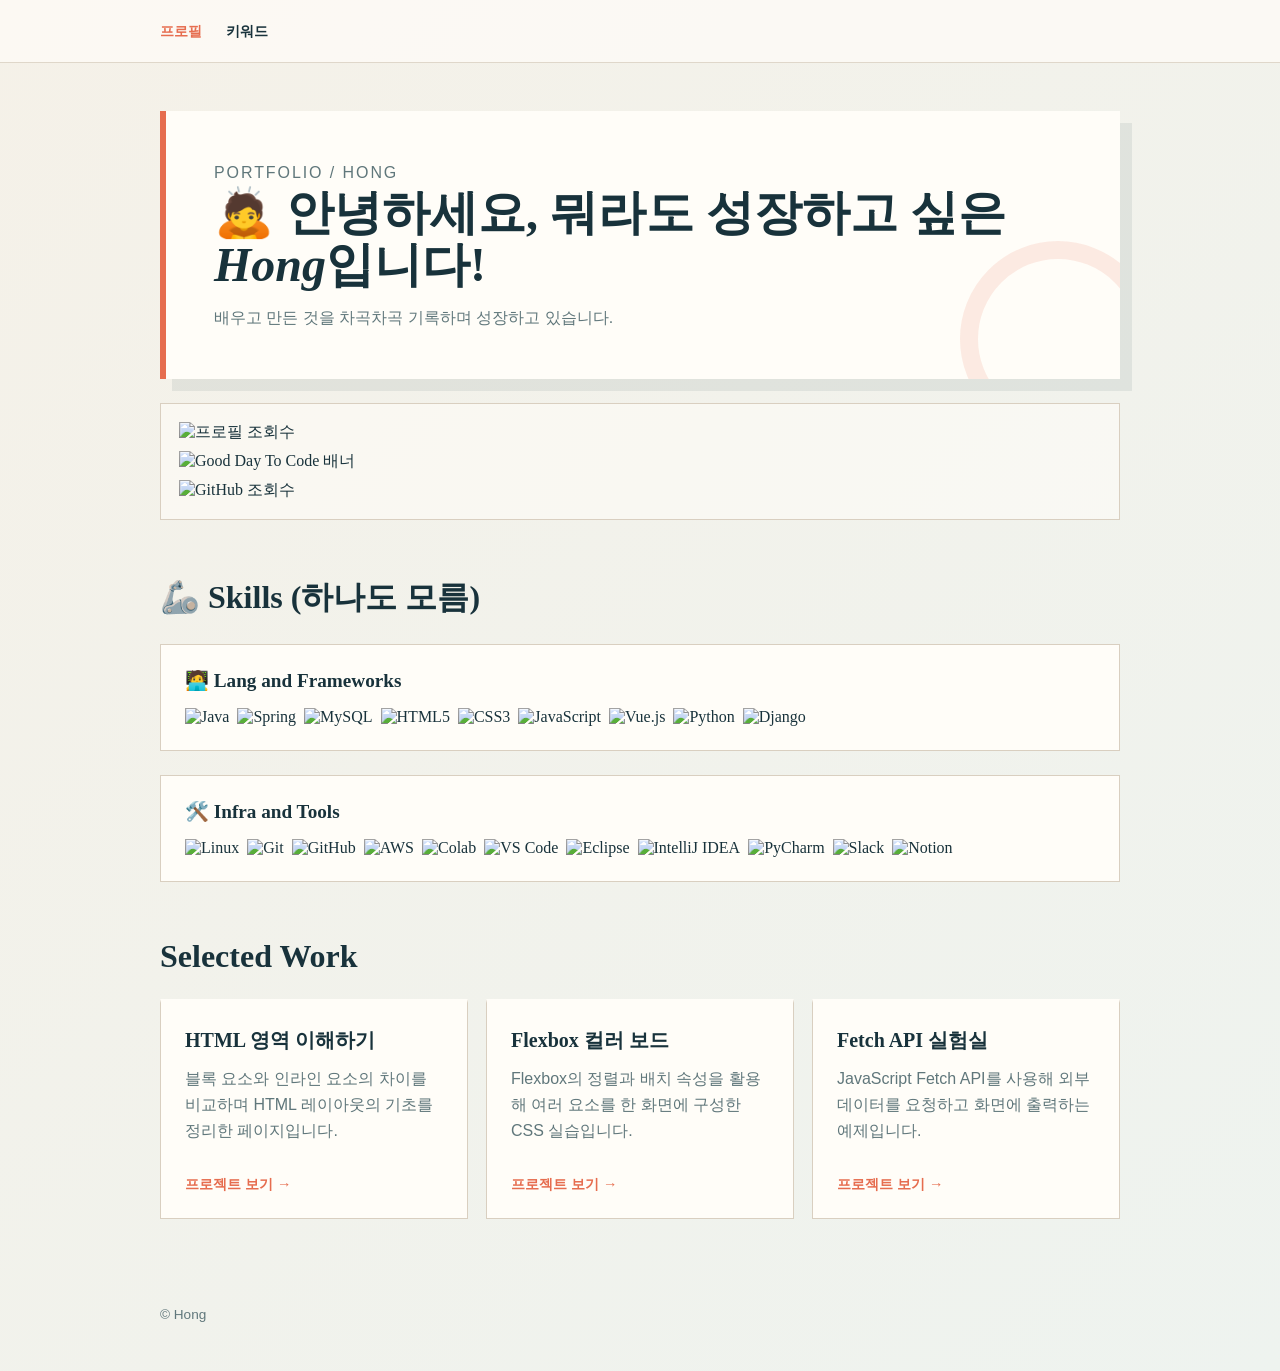
==== 99_mission/index.html @ b74dcd1b "포트폴리오 수정" ====
<!DOCTYPE html>
<html lang="ko">
<head>
  <meta charset="UTF-8">
  <meta name="viewport" content="width=device-width, initial-scale=1.0">
  <title>Hong - Profile</title>
  <style>
    :root {
      --ink: #18323b;
      --muted: #60777b;
      --paper: #f5f1e8;
      --card: #fffdf8;
      --accent: #e66d4f;
      --line: #d9cfc0;
    }

    * {
      box-sizing: border-box;
    }

    .skip-link {
      position: absolute;
      top: -40px;
      left: 16px;
      z-index: 1;
      padding: 8px 12px;
      color: var(--card);
      background: var(--ink);
      font: 700 0.9rem/1 Arial, sans-serif;
    }

    .skip-link:focus {
      top: 16px;
    }

    body {
      margin: 0;
      color: var(--ink);
      background: linear-gradient(135deg, #f5f1e8 0%, #eef3ef 100%);
      font-family: Georgia, "Times New Roman", serif;
    }

    header {
      border-bottom: 1px solid rgba(217, 207, 192, 0.8);
      background: rgba(255, 253, 248, 0.72);
    }

    nav,
    main,
    footer {
      width: min(100% - 32px, 960px);
      margin: 0 auto;
    }

    nav {
      display: flex;
      gap: 24px;
      padding: 24px 0;
      font: 700 0.9rem/1 Arial, sans-serif;
    }

    nav a {
      color: var(--ink);
      text-decoration: none;
    }

    nav a:hover,
    nav a:focus-visible {
      color: var(--accent);
    }

    nav a[aria-current="page"] {
      color: var(--accent);
    }

    nav a:focus-visible {
      outline: 2px solid var(--accent);
      outline-offset: 4px;
    }

    main {
      padding: 48px 0 72px;
    }

    .profile-intro {
      position: relative;
      overflow: hidden;
      padding: 48px;
      border-left: 6px solid var(--accent);
      background: var(--card);
      box-shadow: 12px 12px 0 rgba(24, 50, 59, 0.08);
    }

    .profile-intro::after {
      position: absolute;
      right: -36px;
      bottom: -58px;
      width: 160px;
      height: 160px;
      border: 18px solid rgba(230, 109, 79, 0.13);
      border-radius: 50%;
      content: "";
    }

    h1 {
      margin: 0 0 12px;
      font-size: 3rem;
      line-height: 1.1;
    }

    .profile-intro p {
      margin: 0;
      color: var(--muted);
      font: 1rem/1.7 Arial, sans-serif;
    }

    .eyebrow {
      margin: 0 0 16px;
      color: var(--accent);
      font: 700 0.8rem/1.2 Arial, sans-serif;
      letter-spacing: 0.12em;
      text-transform: uppercase;
    }

    .stats {
      display: flex;
      flex-wrap: wrap;
      gap: 8px;
      margin-top: 24px;
      padding: 18px;
      border: 1px solid var(--line);
      background: rgba(255, 253, 248, 0.58);
    }

    .stats img:nth-child(2) {
      flex: 1 1 100%;
      width: 100%;
    }

    .stats img {
      max-width: 100%;
      height: auto;
    }

    .skills {
      margin-top: 56px;
    }

    .skills > h2 {
      margin: 0 0 24px;
      font-size: 2rem;
    }

    .projects {
      margin-top: 56px;
    }

    .projects > h2 {
      margin: 0 0 24px;
      font-size: 2rem;
    }

    .project-list {
      display: grid;
      grid-template-columns: repeat(3, 1fr);
      gap: 18px;
    }

    .project-card {
      display: flex;
      flex-direction: column;
      min-height: 220px;
      padding: 24px;
      border: 1px solid var(--line);
      border-top: 4px solid transparent;
      background: var(--card);
      transition: transform 180ms ease, border-color 180ms ease, box-shadow 180ms ease;
    }

    .project-card:hover,
    .project-card:focus-within {
      border-top-color: var(--accent);
      box-shadow: 8px 8px 0 rgba(24, 50, 59, 0.08);
      transform: translateY(-4px);
    }

    .project-card h3 {
      margin: 0 0 12px;
      font-size: 1.25rem;
    }

    .project-card p {
      margin: 0;
      color: var(--muted);
      font: 1rem/1.6 Arial, sans-serif;
    }

    .project-card a {
      margin-top: auto;
      padding-top: 24px;
      color: var(--accent);
      font: 700 0.9rem/1.4 Arial, sans-serif;
      text-decoration: none;
    }

    .project-card a:hover,
    .project-card a:focus-visible {
      text-decoration: underline;
    }

    .skill-group {
      margin: 0 0 24px;
      padding: 24px;
      border: 1px solid var(--line);
      background: var(--card);
    }

    .skill-group h3 {
      margin: 0 0 16px;
      font-size: 1.2rem;
    }

    .skill-list {
      display: flex;
      flex-wrap: wrap;
      gap: 8px;
      margin: 0;
      padding: 0;
      list-style: none;
    }

    .skill-list img {
      display: block;
    }

    footer {
      padding: 0 0 32px;
      color: var(--muted);
      font: 0.85rem/1.5 Arial, sans-serif;
    }

    @media (max-width: 600px) {
      h1 {
        font-size: 2.4rem;
      }

      .profile-intro,
      .skill-group {
        padding: 20px;
      }

      .stats {
        padding: 12px;
      }

      .project-list {
        grid-template-columns: 1fr;
      }
    }
  </style>
</head>
<body>
  <a class="skip-link" href="#main-content">본문으로 바로가기</a>
  <header>
    <nav aria-label="주 메뉴">
      <a href="index.html" aria-current="page">프로필</a>
      <a href="keyword.html">키워드</a>
    </nav>
  </header>

  <main id="main-content">
    <section class="profile-intro" aria-labelledby="profile-title">
      <p class="eyebrow">Portfolio / Hong</p>
      <h1 id="profile-title">🙇 안녕하세요, 뭐라도 성장하고 싶은 <em>Hong</em>입니다!</h1>
      <p>배우고 만든 것을 차곡차곡 기록하며 성장하고 있습니다.</p>
    </section>

    <section class="stats" aria-label="프로필 통계 및 배너">
      <img src="https://hits.seeyoufarm.com/api/count/incr/badge.svg?url=https%3A%2F%2Fgithub.com%2FJasonkim1109&amp;edge_flat=false&amp;title=hits" alt="프로필 조회수">
      <img src="https://capsule-render.vercel.app/api?type=waving&amp;height=200&amp;text=Good%20Day%20To%20Code!&amp;fontAlign=40&amp;fontAlignY=40&amp;color=gradient" alt="Good Day To Code 배너">
      <img src="https://hitscounter.dev/api/hit?url=https%3A%2F%2Fgithub.com%2FYeonjiKim0316&amp;label=hits&amp;icon=alarm-fill&amp;color=%23198754&amp;message=&amp;style=flat&amp;tz=UTC" alt="GitHub 조회수">
    </section>

    <section class="skills" aria-labelledby="skills-title">
      <h2 id="skills-title">🦾 Skills (하나도 모름)</h2>

      <section class="skill-group" aria-labelledby="language-title">
        <h3 id="language-title">🧑‍💻 Lang and Frameworks</h3>
        <ul class="skill-list">
          <!-- Oracle의 요청으로 Java 로고가 Simple Icons에서 삭제되었기에 대신 OpenJDK의 로고를 사용 -->
          <li><img src="https://img.shields.io/badge/java-ffffff.svg?&amp;style=for-the-badge&amp;logo=openjdk&amp;logoColor=black" alt="Java"></li>
          <li><img src="https://img.shields.io/badge/spring-6DB33F.svg?&amp;style=for-the-badge&amp;logo=spring&amp;logoColor=white" alt="Spring"></li>
          <li><img src="https://img.shields.io/badge/mysql-4479A1.svg?&amp;style=for-the-badge&amp;logo=mysql&amp;logoColor=white" alt="MySQL"></li>
          <li><img src="https://img.shields.io/badge/html5-E34F26.svg?&amp;style=for-the-badge&amp;logo=html5&amp;logoColor=white" alt="HTML5"></li>
          <li><img src="https://img.shields.io/badge/css3-1572B6.svg?&amp;style=for-the-badge&amp;logo=css3&amp;logoColor=white" alt="CSS3"></li>
          <li><img src="https://img.shields.io/badge/javascript-F7DF1E.svg?&amp;style=for-the-badge&amp;logo=javascript&amp;logoColor=white" alt="JavaScript"></li>
          <li><img src="https://img.shields.io/badge/vue.js-4FC08D.svg?&amp;style=for-the-badge&amp;logo=vuedotjs&amp;logoColor=white" alt="Vue.js"></li>
          <li><img src="https://img.shields.io/badge/python-3776AB.svg?&amp;style=for-the-badge&amp;logo=python&amp;logoColor=white" alt="Python"></li>
          <li><img src="https://img.shields.io/badge/django-092E20.svg?&amp;style=for-the-badge&amp;logo=django&amp;logoColor=white" alt="Django"></li>
        </ul>
      </section>

      <section class="skill-group" aria-labelledby="tools-title">
        <h3 id="tools-title">🛠️ Infra and Tools</h3>
        <ul class="skill-list">
          <li><img src="https://img.shields.io/badge/linux-FCC624.svg?&amp;style=for-the-badge&amp;logo=linux&amp;logoColor=white" alt="Linux"></li>
          <li><img src="https://img.shields.io/badge/git-F05032.svg?&amp;style=for-the-badge&amp;logo=git&amp;logoColor=white" alt="Git"></li>
          <li><img src="https://img.shields.io/badge/github-181717.svg?&amp;style=for-the-badge&amp;logo=github&amp;logoColor=white" alt="GitHub"></li>
          <li><img src="https://img.shields.io/badge/aws-232F3E.svg?&amp;style=for-the-badge&amp;logo=amazonaws&amp;logoColor=white" alt="AWS"></li>
          <li><img src="https://img.shields.io/badge/colab-F9AB00.svg?&amp;style=for-the-badge&amp;logo=googlecolab&amp;logoColor=white" alt="Colab"></li>
          <li><img src="https://img.shields.io/badge/vscode-007ACC.svg?&amp;style=for-the-badge&amp;logo=visualstudiocode&amp;logoColor=white" alt="VS Code"></li>
          <li><img src="https://img.shields.io/badge/eclipse-2C2255.svg?&amp;style=for-the-badge&amp;logo=eclipseide&amp;logoColor=white" alt="Eclipse"></li>
          <li><img src="https://img.shields.io/badge/intellij-000000.svg?&amp;style=for-the-badge&amp;logo=intellijidea&amp;logoColor=white" alt="IntelliJ IDEA"></li>
          <li><img src="https://img.shields.io/badge/pycharm-000000.svg?&amp;style=for-the-badge&amp;logo=pycharm&amp;logoColor=white" alt="PyCharm"></li>
          <li><img src="https://img.shields.io/badge/slack-4A154B.svg?&amp;style=for-the-badge&amp;logo=slack&amp;logoColor=white" alt="Slack"></li>
          <li><img src="https://img.shields.io/badge/notion-000000.svg?&amp;style=for-the-badge&amp;logo=notion&amp;logoColor=white" alt="Notion"></li>
        </ul>
      </section>
    </section>

    <section class="projects" aria-labelledby="projects-title">
      <h2 id="projects-title">Selected Work</h2>
      <section class="project-list" aria-label="작업물 목록">
        <article class="project-card">
          <h3>HTML 영역 이해하기</h3>
          <p>블록 요소와 인라인 요소의 차이를 비교하며 HTML 레이아웃의 기초를 정리한 페이지입니다.</p>
          <a href="../01_html/05_html_layout.html">프로젝트 보기 <span aria-hidden="true">→</span></a>
        </article>

        <article class="project-card">
          <h3>Flexbox 컬러 보드</h3>
          <p>Flexbox의 정렬과 배치 속성을 활용해 여러 요소를 한 화면에 구성한 CSS 실습입니다.</p>
          <a href="../02_css/03_flex.html">프로젝트 보기 <span aria-hidden="true">→</span></a>
        </article>

        <article class="project-card">
          <h3>Fetch API 실험실</h3>
          <p>JavaScript Fetch API를 사용해 외부 데이터를 요청하고 화면에 출력하는 예제입니다.</p>
          <a href="../03_js/exam7-fetch.html">프로젝트 보기 <span aria-hidden="true">→</span></a>
        </article>
      </section>
    </section>
  </main>

  <footer>
    <p>&copy; Hong</p>
  </footer>
</body>
</html>
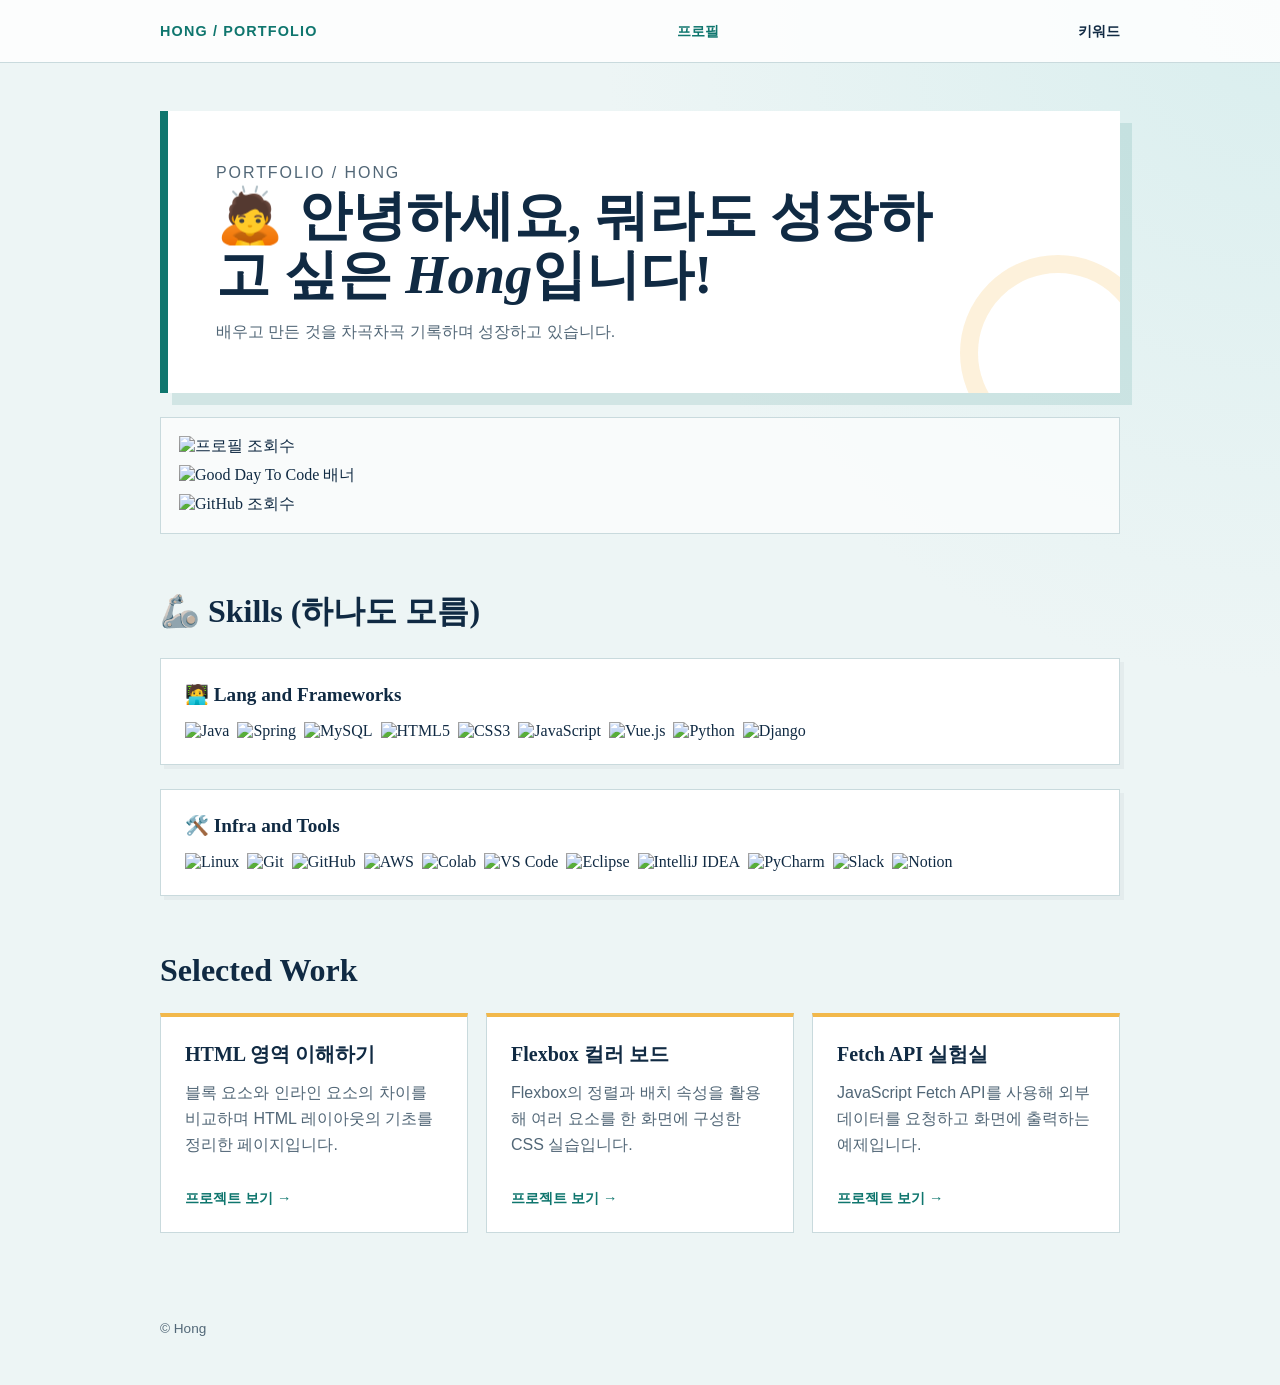
==== commit a48992e1: "포트폴리오 수정" ====
--- a/99_mission/index.html
+++ b/99_mission/index.html
@@ -6,12 +6,13 @@
   <title>Hong - Profile</title>
   <style>
     :root {
-      --ink: #18323b;
-      --muted: #60777b;
-      --paper: #f5f1e8;
-      --card: #fffdf8;
-      --accent: #e66d4f;
-      --line: #d9cfc0;
+      --ink: #102a43;
+      --muted: #526777;
+      --paper: #edf5f5;
+      --card: #ffffff;
+      --accent: #0f766e;
+      --highlight: #f2b84b;
+      --line: #c9dadd;
     }
 
     * {
@@ -36,13 +37,13 @@
     body {
       margin: 0;
       color: var(--ink);
-      background: linear-gradient(135deg, #f5f1e8 0%, #eef3ef 100%);
+      background: radial-gradient(circle at top right, #d9eeee 0, transparent 36%), var(--paper);
       font-family: Georgia, "Times New Roman", serif;
     }
 
     header {
-      border-bottom: 1px solid rgba(217, 207, 192, 0.8);
-      background: rgba(255, 253, 248, 0.72);
+      border-bottom: 1px solid var(--line);
+      background: rgba(255, 255, 255, 0.86);
     }
 
     nav,
@@ -54,9 +55,20 @@
 
     nav {
       display: flex;
-      gap: 24px;
+      align-items: center;
+      justify-content: space-between;
       padding: 24px 0;
       font: 700 0.9rem/1 Arial, sans-serif;
+    }
+
+    nav::before {
+      color: var(--accent);
+      content: "HONG / PORTFOLIO";
+      letter-spacing: 0.08em;
+    }
+
+    nav a {
+      margin-left: 24px;
     }
 
     nav a {
@@ -86,9 +98,9 @@
       position: relative;
       overflow: hidden;
       padding: 48px;
-      border-left: 6px solid var(--accent);
+      border-left: 8px solid var(--accent);
       background: var(--card);
-      box-shadow: 12px 12px 0 rgba(24, 50, 59, 0.08);
+      box-shadow: 12px 12px 0 rgba(15, 118, 110, 0.12);
     }
 
     .profile-intro::after {
@@ -97,14 +109,15 @@
       bottom: -58px;
       width: 160px;
       height: 160px;
-      border: 18px solid rgba(230, 109, 79, 0.13);
+      border: 18px solid rgba(242, 184, 75, 0.2);
       border-radius: 50%;
       content: "";
     }
 
     h1 {
       margin: 0 0 12px;
-      font-size: 3rem;
+      max-width: 760px;
+      font-size: 3.4rem;
       line-height: 1.1;
     }
 
@@ -129,7 +142,7 @@
       margin-top: 24px;
       padding: 18px;
       border: 1px solid var(--line);
-      background: rgba(255, 253, 248, 0.58);
+      background: rgba(255, 255, 255, 0.68);
     }
 
     .stats img:nth-child(2) {
@@ -172,7 +185,7 @@
       min-height: 220px;
       padding: 24px;
       border: 1px solid var(--line);
-      border-top: 4px solid transparent;
+      border-top: 4px solid var(--highlight);
       background: var(--card);
       transition: transform 180ms ease, border-color 180ms ease, box-shadow 180ms ease;
     }
@@ -180,7 +193,7 @@
     .project-card:hover,
     .project-card:focus-within {
       border-top-color: var(--accent);
-      box-shadow: 8px 8px 0 rgba(24, 50, 59, 0.08);
+      box-shadow: 8px 8px 0 rgba(15, 118, 110, 0.12);
       transform: translateY(-4px);
     }
 
@@ -213,6 +226,7 @@
       padding: 24px;
       border: 1px solid var(--line);
       background: var(--card);
+      box-shadow: 4px 4px 0 rgba(16, 42, 67, 0.04);
     }
 
     .skill-group h3 {
@@ -241,7 +255,7 @@
 
     @media (max-width: 600px) {
       h1 {
-        font-size: 2.4rem;
+        font-size: 2.5rem;
       }
 
       .profile-intro,
@@ -255,6 +269,16 @@
 
       .project-list {
         grid-template-columns: 1fr;
+      }
+
+      nav {
+        align-items: flex-start;
+        flex-direction: column;
+        gap: 18px;
+      }
+
+      nav a {
+        margin-left: 0;
       }
     }
   </style>
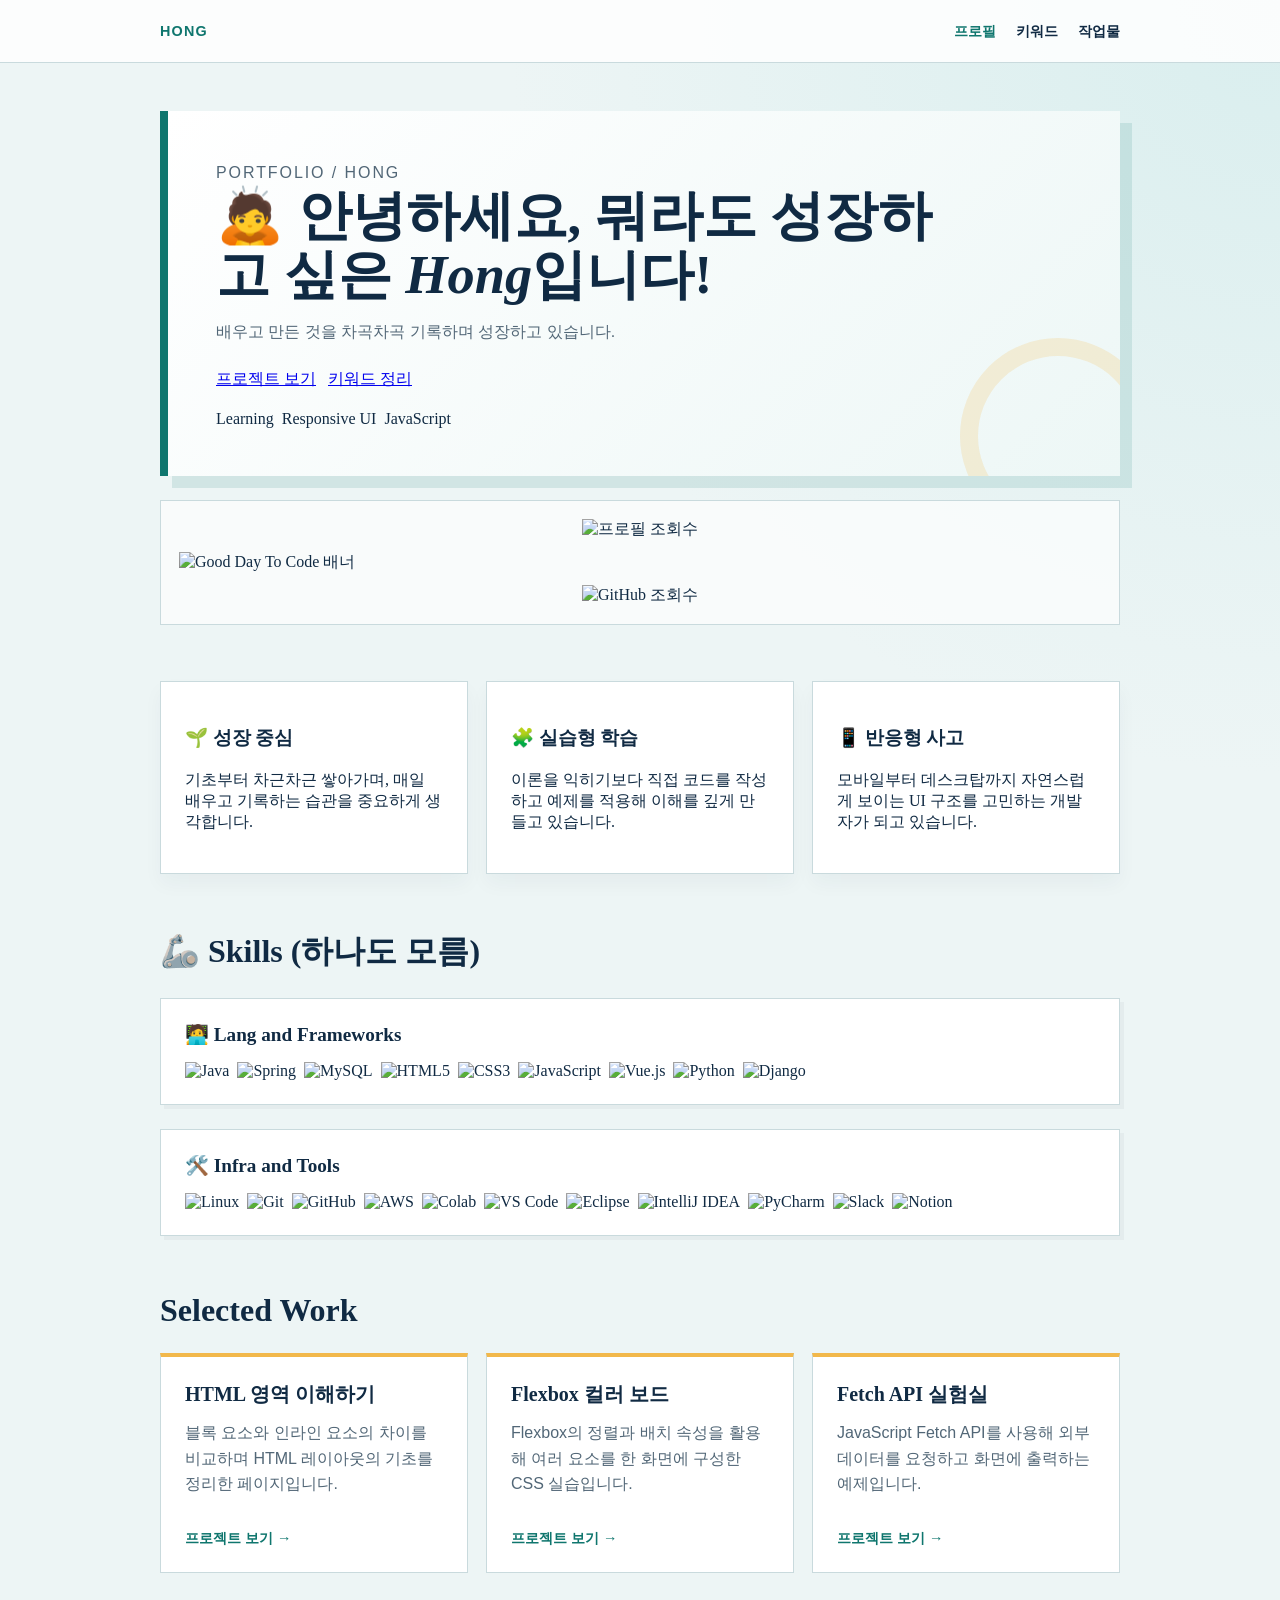
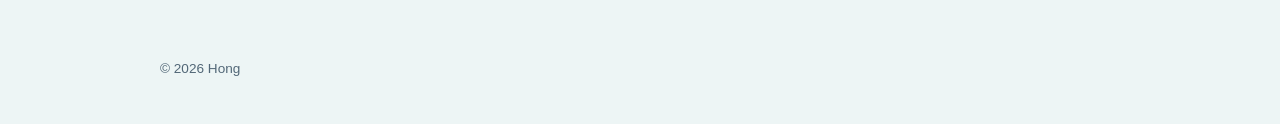
==== commit 4724b3c5: "카드수정" ====
--- a/99_mission/index.html
+++ b/99_mission/index.html
@@ -57,18 +57,37 @@
       display: flex;
       align-items: center;
       justify-content: space-between;
+      gap: 16px;
       padding: 24px 0;
       font: 700 0.9rem/1 Arial, sans-serif;
     }
 
-    nav::before {
+    .brand {
       color: var(--accent);
-      content: "HONG / PORTFOLIO";
+      text-decoration: none;
       letter-spacing: 0.08em;
-    }
-
-    nav a {
-      margin-left: 24px;
+      text-transform: uppercase;
+    }
+
+    .nav-menu {
+      display: flex;
+      align-items: center;
+      justify-content: flex-end;
+      gap: 20px;
+      flex-wrap: wrap;
+    }
+
+    .nav-toggle {
+      display: none;
+      align-items: center;
+      justify-content: center;
+      padding: 8px 12px;
+      border: 1px solid var(--line);
+      border-radius: 8px;
+      background: var(--card);
+      color: var(--ink);
+      font: 700 0.8rem/1 Arial, sans-serif;
+      cursor: pointer;
     }
 
     nav a {
@@ -99,7 +118,7 @@
       overflow: hidden;
       padding: 48px;
       border-left: 8px solid var(--accent);
-      background: var(--card);
+      background: linear-gradient(135deg, #ffffff 0%, #edf7f6 100%);
       box-shadow: 12px 12px 0 rgba(15, 118, 110, 0.12);
     }
 
@@ -114,6 +133,26 @@
       content: "";
     }
 
+    .hero-actions,
+    .status-pills,
+    .nav-menu {
+      display: flex;
+      align-items: center;
+      flex-wrap: wrap;
+    }
+
+    .hero-actions {
+      justify-content: flex-start;
+      gap: 12px;
+      margin-top: 24px;
+    }
+
+    .status-pills {
+      justify-content: flex-start;
+      gap: 8px;
+      margin-top: 20px;
+    }
+
     h1 {
       margin: 0 0 12px;
       max-width: 760px;
@@ -138,7 +177,9 @@
     .stats {
       display: flex;
       flex-wrap: wrap;
-      gap: 8px;
+      justify-content: center;
+      align-items: center;
+      gap: 12px;
       margin-top: 24px;
       padding: 18px;
       border: 1px solid var(--line);
@@ -155,6 +196,22 @@
       height: auto;
     }
 
+    .feature-strip {
+      display: flex;
+      justify-content: space-between;
+      gap: 18px;
+      margin-top: 56px;
+      flex-wrap: wrap;
+    }
+
+    .feature-card {
+      flex: 1 1 220px;
+      padding: 24px;
+      border: 1px solid var(--line);
+      background: var(--card);
+      box-shadow: 0 10px 18px rgba(16, 42, 67, 0.04);
+    }
+
     .skills {
       margin-top: 56px;
     }
@@ -174,13 +231,15 @@
     }
 
     .project-list {
-      display: grid;
-      grid-template-columns: repeat(3, 1fr);
+      display: flex;
+      justify-content: space-between;
       gap: 18px;
+      flex-wrap: wrap;
     }
 
     .project-card {
       display: flex;
+      flex: 1 1 260px;
       flex-direction: column;
       min-height: 220px;
       padding: 24px;
@@ -237,6 +296,8 @@
     .skill-list {
       display: flex;
       flex-wrap: wrap;
+      justify-content: flex-start;
+      align-items: center;
       gap: 8px;
       margin: 0;
       padding: 0;
@@ -253,13 +314,40 @@
       font: 0.85rem/1.5 Arial, sans-serif;
     }
 
+    @media (max-width: 700px) {
+      nav {
+        align-items: flex-start;
+        justify-content: space-between;
+        flex-wrap: wrap;
+      }
+
+      .nav-menu {
+        display: none;
+        width: 100%;
+        flex-direction: column;
+        align-items: flex-start;
+        justify-content: flex-start;
+        gap: 10px;
+        padding-top: 10px;
+      }
+
+      .nav-menu.is-open {
+        display: flex;
+      }
+
+      .nav-toggle {
+        display: inline-flex;
+      }
+    }
+
     @media (max-width: 600px) {
       h1 {
         font-size: 2.5rem;
       }
 
       .profile-intro,
-      .skill-group {
+      .skill-group,
+      .feature-card {
         padding: 20px;
       }
 
@@ -267,18 +355,19 @@
         padding: 12px;
       }
 
+      .hero-actions {
+        flex-direction: column;
+        align-items: stretch;
+      }
+
+      .primary-btn,
+      .secondary-btn {
+        width: 100%;
+      }
+
+      .feature-strip,
       .project-list {
-        grid-template-columns: 1fr;
-      }
-
-      nav {
-        align-items: flex-start;
         flex-direction: column;
-        gap: 18px;
-      }
-
-      nav a {
-        margin-left: 0;
       }
     }
   </style>
@@ -287,8 +376,13 @@
   <a class="skip-link" href="#main-content">본문으로 바로가기</a>
   <header>
     <nav aria-label="주 메뉴">
-      <a href="index.html" aria-current="page">프로필</a>
-      <a href="keyword.html">키워드</a>
+      <a class="brand" href="index.html" aria-current="page">Hong</a>
+      <button class="nav-toggle" type="button" aria-expanded="false" aria-controls="main-menu">Menu</button>
+      <div class="nav-menu" id="main-menu">
+        <a href="index.html" aria-current="page">프로필</a>
+        <a href="keyword.html">키워드</a>
+        <a href="#projects-title">작업물</a>
+      </div>
     </nav>
   </header>
 
@@ -297,6 +391,17 @@
       <p class="eyebrow">Portfolio / Hong</p>
       <h1 id="profile-title">🙇 안녕하세요, 뭐라도 성장하고 싶은 <em>Hong</em>입니다!</h1>
       <p>배우고 만든 것을 차곡차곡 기록하며 성장하고 있습니다.</p>
+
+      <div class="hero-actions">
+        <a class="primary-btn" href="#projects-title">프로젝트 보기</a>
+        <a class="secondary-btn" href="keyword.html">키워드 정리</a>
+      </div>
+
+      <div class="status-pills" aria-label="현재 상태">
+        <span>Learning</span>
+        <span>Responsive UI</span>
+        <span>JavaScript</span>
+      </div>
     </section>
 
     <section class="stats" aria-label="프로필 통계 및 배너">
@@ -305,13 +410,27 @@
       <img src="https://hitscounter.dev/api/hit?url=https%3A%2F%2Fgithub.com%2FYeonjiKim0316&amp;label=hits&amp;icon=alarm-fill&amp;color=%23198754&amp;message=&amp;style=flat&amp;tz=UTC" alt="GitHub 조회수">
     </section>
 
+    <section class="feature-strip" aria-label="특징 소개">
+      <article class="feature-card">
+        <h3>🌱 성장 중심</h3>
+        <p>기초부터 차근차근 쌓아가며, 매일 배우고 기록하는 습관을 중요하게 생각합니다.</p>
+      </article>
+      <article class="feature-card">
+        <h3>🧩 실습형 학습</h3>
+        <p>이론을 익히기보다 직접 코드를 작성하고 예제를 적용해 이해를 깊게 만들고 있습니다.</p>
+      </article>
+      <article class="feature-card">
+        <h3>📱 반응형 사고</h3>
+        <p>모바일부터 데스크탑까지 자연스럽게 보이는 UI 구조를 고민하는 개발자가 되고 있습니다.</p>
+      </article>
+    </section>
+
     <section class="skills" aria-labelledby="skills-title">
       <h2 id="skills-title">🦾 Skills (하나도 모름)</h2>
 
       <section class="skill-group" aria-labelledby="language-title">
         <h3 id="language-title">🧑‍💻 Lang and Frameworks</h3>
         <ul class="skill-list">
-          <!-- Oracle의 요청으로 Java 로고가 Simple Icons에서 삭제되었기에 대신 OpenJDK의 로고를 사용 -->
           <li><img src="https://img.shields.io/badge/java-ffffff.svg?&amp;style=for-the-badge&amp;logo=openjdk&amp;logoColor=black" alt="Java"></li>
           <li><img src="https://img.shields.io/badge/spring-6DB33F.svg?&amp;style=for-the-badge&amp;logo=spring&amp;logoColor=white" alt="Spring"></li>
           <li><img src="https://img.shields.io/badge/mysql-4479A1.svg?&amp;style=for-the-badge&amp;logo=mysql&amp;logoColor=white" alt="MySQL"></li>
@@ -367,7 +486,24 @@
   </main>
 
   <footer>
-    <p>&copy; Hong</p>
+    <p>&copy; <span id="current-year"></span> Hong</p>
   </footer>
+
+  <script>
+    const navToggle = document.querySelector('.nav-toggle');
+    const navMenu = document.querySelector('.nav-menu');
+
+    if (navToggle && navMenu) {
+      navToggle.addEventListener('click', () => {
+        const isOpen = navMenu.classList.toggle('is-open');
+        navToggle.setAttribute('aria-expanded', String(isOpen));
+      });
+    }
+
+    const yearEl = document.getElementById('current-year');
+    if (yearEl) {
+      yearEl.textContent = new Date().getFullYear();
+    }
+  </script>
 </body>
 </html>
